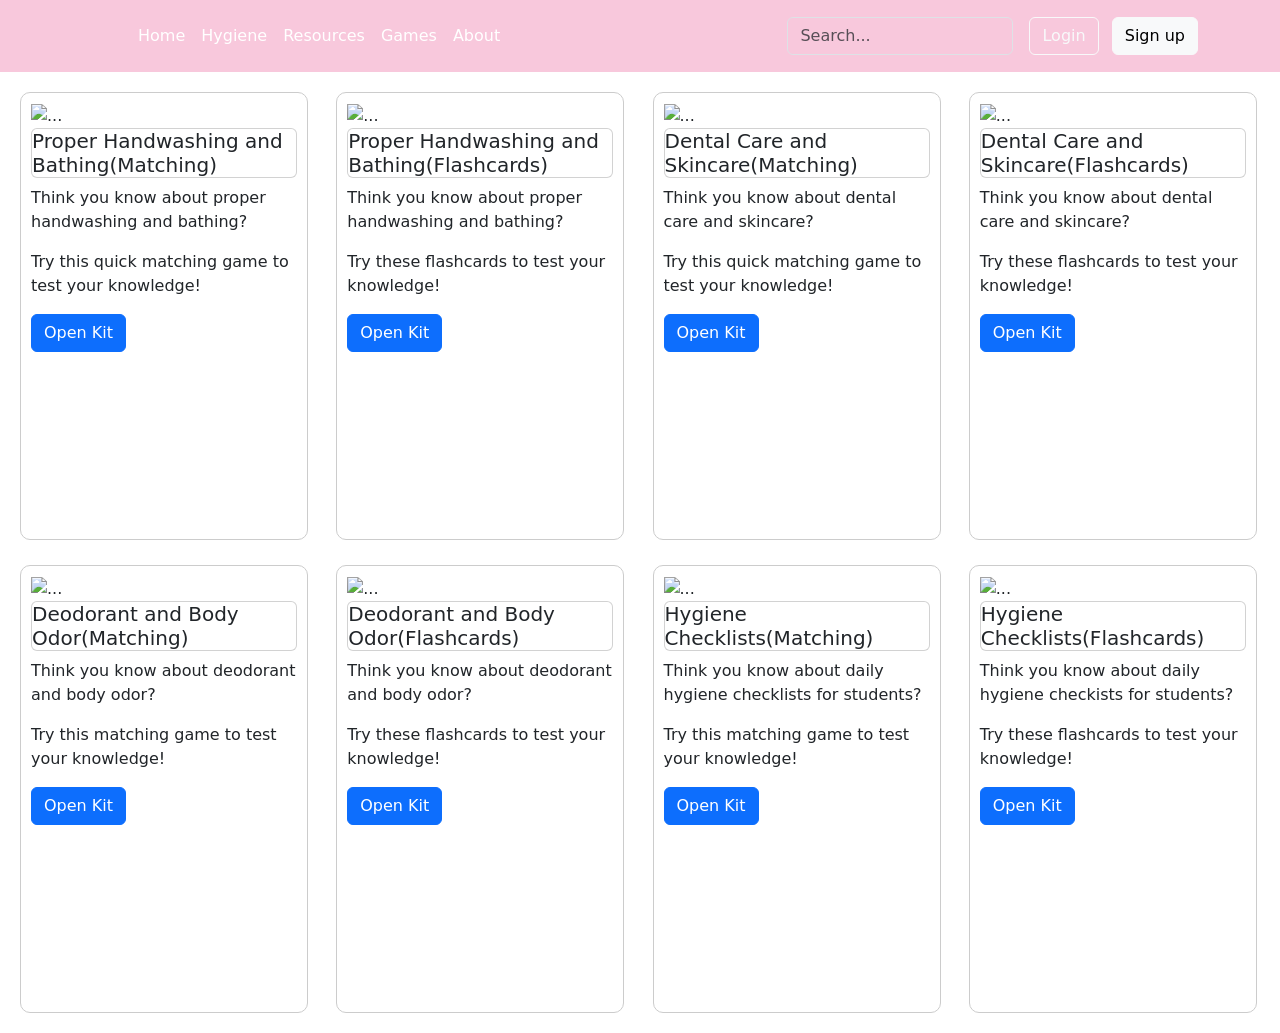
==== games.html @ 2584da3f "Created H.E.A.L." ====
<!DOCTYPE html>
<html lang="en">
<head>
    <meta charset="UTF-8">
    <meta name="viewport" content="width=device-width, initial-scale=1.0">
    <title>H.E.A.L.</title>
     <link
        href="https://cdn.jsdelivr.net/npm/bootstrap@5.3.8/dist/css/bootstrap.min.css"
        rel="stylesheet"
        integrity="sha384-sRIl4kxILFvY47J16cr9ZwB07vP4J8+LH7qKQnuqkuIAvNWLzeN8tE5YBujZqJLB"
        crossorigin="anonymous"
    >

    <link href="style.css" rel="stylesheet">
</head>
<body>
      <header class="p-3" style="background-color: #f8c8dc;">
        <div class="container">
        

      
     <div
                class="d-flex flex-wrap align-items-center justify-content-center justify-content-lg-start"
            >

                <a
                    href="/"
                    class="d-flex align-items-center mb-2 mb-lg-0 text-white text-decoration-none"
                >
                    <svg
                        class="bi me-2"
                        width="40"
                        height="32"
                        role="img"
                        aria-label="Bootstrap"
                    >
                        <use xlink:href="#bootstrap"></use>
                    </svg>
                </a>

                <ul
    class="nav col-12 col-lg-auto me-lg-auto mb-2 justify-content-center mb-md-0"
                >
                    <li>
                        <a href="index.html" class="nav-link px-2 text-white">
                            Home
                        </a>
                    </li>

                    <li>
                        <a href="study.html" class="nav-link px-2 text-white">
                            Hygiene
                        </a>
                    </li>

                    <li>
                        <a href="resources.html" class="nav-link px-2 text-white">
                            Resources
                        </a>
                    </li>

                    <li>
                        <a href="games.html" class="nav-link px-2 text-white">
                            Games
                        </a>
                    </li>

                    <li>
                        <a href="about.html" class="nav-link px-2 text-white">
                            About
                        </a>
                    </li>

                </ul>

                <form class="col-12 col-lg-auto mb-3 mb-lg-0 me-lg-3">
                    <input
                        type="search"
                        class="form-control" 
                        style="background-color: #f8c8dc;"
                        placeholder="Search..."
                    >
                </form>

                <div class="text-end">
                    <button
                        type="button"
                        class="btn btn-outline-light me-2"
                    >
                        Login
                    </button>

                    <button
                        type="button"
                        class="btn btn-light"
                    >
                        Sign up
                    </button>
                </div>

            </div>
            </div>
        </div>
    </header>
    <!--Cover image
A picture that quickly shows the topic.

Kit title
Example: World Geography.

Short description
One or two sentences explaining what the learner will study.

Flashcard count
Example: 20 Flashcards.

Difficulty
Example: Beginner, Easy, Medium, or Advanced.

Creator (optional)
Useful later when users begin posting their own kits.

Action button
Example: Study Kit or Open Kit

Kit Category-->
<div class="kits">
    <div class="card1">
        <img src="./images/image copy 5.png" class="card-img-top" alt="...">

        <div class="card-body">
            <h5 class="card title">Proper Handwashing and Bathing(Matching)

            </h5>
            <p class="card-text">
                Think you know about proper handwashing and bathing?
            </p>

            <p class="topic">Try this quick matching game to test your knowledge!</p>
            <a href="set1.html" class="btn btn-primary">
                Open Kit
            </a>
        </div>
    </div>

    <div class="card2">
        <img src="./images/image copy 5.png" class="card-img-top" alt="...">

        <div class="card-body">
            <h5 class="card title">Proper Handwashing and Bathing(Flashcards)

            </h5>
            <p class="card-text">
                Think you know about proper handwashing and bathing?
            </p>

            <p class="topic">Try these flashcards to test your knowledge!</p>
            <a href="set2.html" class="btn btn-primary">
                Open Kit
            </a>
        </div>
    </div>

    <div class="card3">
        <img src="./images/image copy 7.png" class="card-img-top" alt="...">

        <div class="card-body">
            <h5 class="card title">Dental Care and Skincare(Matching)

            </h5>
            <p class="card-text">
                Think you know about dental care and skincare?
            </p>

            <p class="topic">Try this quick matching game to test your knowledge!</p>
            <a href="set3.html" class="btn btn-primary">
                Open Kit
            </a>
        </div>
    </div>

    <div class="card4">
        <img src="./images/image copy 7.png" class="card-img-top" alt="...">

        <div class="card-body">
            <h5 class="card title">Dental Care and Skincare(Flashcards)

            </h5>
            <p class="card-text">
                Think you know about dental care and skincare?
            </p>

            <p class="topic">Try these flashcards to test your knowledge!</p>
            <a href="set4.html" class="btn btn-primary">
                Open Kit
            </a>
        </div>
    </div>

    <div class="card5">
        <img src="./images/image copy 4.png" class="card-img-top" alt="...">

        <div class="card-body">
            <h5 class="card title">Deodorant and Body Odor(Matching)

            </h5>
            <p class="card-text">
                Think you know about deodorant and body odor?
            </p>

            <p class="topic">Try this matching game to test your knowledge!</p>
            <a href="set5.html" class="btn btn-primary">
                Open Kit
            </a>
        </div>
    </div>

    <div class="card6">
        <img src="./images/image copy 4.png" class="card-img-top" alt="...">

        <div class="card-body">
            <h5 class="card title">Deodorant and Body Odor(Flashcards)

            </h5>
            <p class="card-text">
                Think you know about deodorant and body odor?
            </p>

            <p class="topic">Try these flashcards to test your knowledge!</p>
            <a href="set6.html" class="btn btn-primary">
                Open Kit
            </a>
        </div>
    </div>

    <div class="card7">
        <img src="./images/image copy 6.png" class="card-img-top" alt="...">

        <div class="card-body">
            <h5 class="card title">Hygiene Checklists(Matching)

            </h5>
            <p class="card-text">
                Think you know about daily hygiene checklists for students?
            </p>

            <p class="topic">Try this matching game to test your knowledge!</p>
            <a href="set7.html" class="btn btn-primary">
                Open Kit
            </a>
        </div>
    </div>

    <div class="card8">
        <img src="./images/image copy 6.png" class="card-img-top" alt="...">

        <div class="card-body">
            <h5 class="card title">Hygiene Checklists(Flashcards)

            </h5>
            <p class="card-text">
                Think you know about daily hygiene checkists for students?
            </p>

            <p class="topic">Try these flashcards to test your knowledge!</p>
            <a href="set8.html" class="btn btn-primary">
                Open Kit
            </a>
        </div>
    </div>
</div>
  <script
        src="https://cdn.jsdelivr.net/npm/bootstrap@5.3.8/dist/js/bootstrap.bundle.min.js"
        crossorigin="anonymous"
    ></script>
</body>
</html>
---- style.css ----
.flashcard-container {
    display: block;

    width: 600px;
    max-width: 90%;

    margin: 50px auto;

    cursor: pointer;

    perspective: 1000px;
}


.flashcard {
    width: 100%;
    height: 300px;

    position: relative;

    transform-style: preserve-3d;

    transition: transform 0.6s;
}


.face {
    position: absolute;

    width: 100%;
    height: 100%;

    display: flex;
    flex-direction: column;

    justify-content: center;
    align-items: center;

    text-align: center;

    padding: 40px;

    box-sizing: border-box;

    background-color: beige;

    border-radius: 30px;

    backface-visibility: hidden;
}


.back {
    background-color: pink;

    color: white;

    transform: rotateY(180deg);
}


.face h3 {
    max-width: 500px;

    line-height: 1.5;
}


.face p {
    margin-top: 20px;
}


/* Hide the checkbox */
.flip-checkbox {
    display: none;
}


/* Flip the flashcard when the checkbox is checked */
.flip-checkbox:checked + .flashcard-container .flashcard {
    transform: rotateY(180deg);
}

/* Make carousel arrows dark */
.carousel-control-prev-icon,
.carousel-control-next-icon {
    filter: invert(1);
}


/* Move arrows closer to the flashcard */
.carousel-control-prev {
    left: 80px;
}

.carousel-control-next {
    right: 80px;
}

/* Make the Previous and Next arrows dark */
.carousel-control-prev-icon,
.carousel-control-next-icon {
    filter: invert(1);
}


/* Make the indicators dark */
.carousel-indicators [data-bs-target] {
    background-color: black;
}

input::placeholder {
    color: lightgray;
    opacity: 1;
}

.row p-4 pb-0 pe-lg-0 pt-lg-5 align-items-center rounded-3 border shadow-lg {
    margin-top: 50px;
}

.kits {
    display: grid;
    grid-template-columns: repeat(4, 1fr);
    gap: 25px;
    padding: 20px;
}

.kits > div {
    width: 18rem;
    height:28rem;
    border: 1px solid #ccc;
    border-radius: 10px;
    overflow: hidden;
    padding: 10px;
    box-sizing: border-box;
}

.lists-container {
    display: flex;
    align-items: flex-start;
    padding: 20px;
    gap: 25px;
}

.list-group {
    width: 40rem;
    height: 20rem;
    padding: 10px;
    border: 1px solid #ccc;
    border-radius: 10px;
    box-sizing: border-box;
}

.roleimages {
    display: grid;
    grid-template-columns: repeat(3, 1fr);
    gap: 200px;
    width: 10rem;
    height: 5rem;
    padding: 50px;
    box-sizing: border-box;

    
    }

.roleimages img {
    width: 270px;
    height: 370px;
    object-fit: cover;
    display: block;
}

.gradient-background {
  background: linear-gradient(300deg, #feffff, #ffb1bd, #ef72c5);
  background-size: 180% 180%;
  animation: gradient-animation 18s ease infinite;
}

@keyframes gradient-animation {
  0% {
    background-position: 0% 50%;
  }
  50% {
    background-position: 100% 50%;
  }
  100% {
    background-position: 0% 50%;
  }
}

.question-page {
  display: none;
}

/* Show the first question */
#question1 {
  display: block;
}

/* Selected answer */
.answer.selected {
  background-color: #0d6efd;
  color: white;
  border-color: #0d6efd;
}

/* Correct answer */
.answer.right {
  background-color: #198754;
  color: white;
  border-color: #198754;
}

/* Incorrect answer */
.answer.wrong {
  background-color: #dc3545;
  color: white;
  border-color: #dc3545;
}
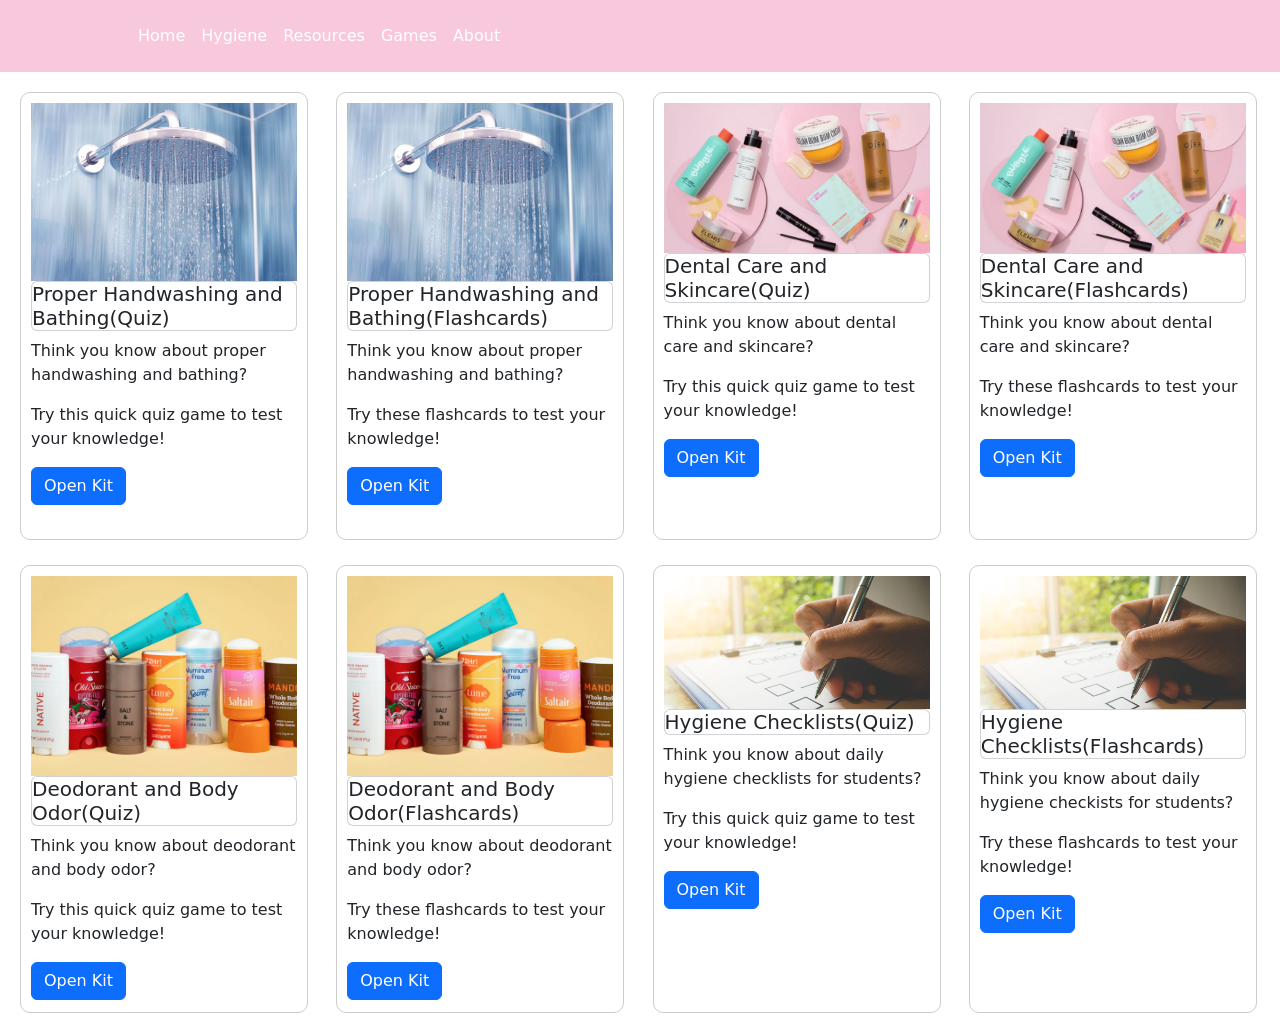
==== commit 48100578: "Change game types from matching to quiz" ====
--- a/games.html
+++ b/games.html
@@ -73,31 +73,6 @@
 
                 </ul>
 
-                <form class="col-12 col-lg-auto mb-3 mb-lg-0 me-lg-3">
-                    <input
-                        type="search"
-                        class="form-control" 
-                        style="background-color: #f8c8dc;"
-                        placeholder="Search..."
-                    >
-                </form>
-
-                <div class="text-end">
-                    <button
-                        type="button"
-                        class="btn btn-outline-light me-2"
-                    >
-                        Login
-                    </button>
-
-                    <button
-                        type="button"
-                        class="btn btn-light"
-                    >
-                        Sign up
-                    </button>
-                </div>
-
             </div>
             </div>
         </div>
@@ -129,14 +104,14 @@
         <img src="./images/image copy 5.png" class="card-img-top" alt="...">
 
         <div class="card-body">
-            <h5 class="card title">Proper Handwashing and Bathing(Matching)
+            <h5 class="card title">Proper Handwashing and Bathing(Quiz)
 
             </h5>
             <p class="card-text">
                 Think you know about proper handwashing and bathing?
             </p>
 
-            <p class="topic">Try this quick matching game to test your knowledge!</p>
+            <p class="topic">Try this quick quiz game to test your knowledge!</p>
             <a href="set1.html" class="btn btn-primary">
                 Open Kit
             </a>
@@ -165,14 +140,14 @@
         <img src="./images/image copy 7.png" class="card-img-top" alt="...">
 
         <div class="card-body">
-            <h5 class="card title">Dental Care and Skincare(Matching)
+            <h5 class="card title">Dental Care and Skincare(Quiz)
 
             </h5>
             <p class="card-text">
                 Think you know about dental care and skincare?
             </p>
 
-            <p class="topic">Try this quick matching game to test your knowledge!</p>
+            <p class="topic">Try this quick quiz game to test your knowledge!</p>
             <a href="set3.html" class="btn btn-primary">
                 Open Kit
             </a>
@@ -201,14 +176,14 @@
         <img src="./images/image copy 4.png" class="card-img-top" alt="...">
 
         <div class="card-body">
-            <h5 class="card title">Deodorant and Body Odor(Matching)
+            <h5 class="card title">Deodorant and Body Odor(Quiz)
 
             </h5>
             <p class="card-text">
                 Think you know about deodorant and body odor?
             </p>
 
-            <p class="topic">Try this matching game to test your knowledge!</p>
+            <p class="topic">Try this quick quiz game to test your knowledge!</p>
             <a href="set5.html" class="btn btn-primary">
                 Open Kit
             </a>
@@ -237,14 +212,14 @@
         <img src="./images/image copy 6.png" class="card-img-top" alt="...">
 
         <div class="card-body">
-            <h5 class="card title">Hygiene Checklists(Matching)
+            <h5 class="card title">Hygiene Checklists(Quiz)
 
             </h5>
             <p class="card-text">
                 Think you know about daily hygiene checklists for students?
             </p>
 
-            <p class="topic">Try this matching game to test your knowledge!</p>
+            <p class="topic">Try this quick quiz game to test your knowledge!</p>
             <a href="set7.html" class="btn btn-primary">
                 Open Kit
             </a>
@@ -274,4 +249,4 @@
         crossorigin="anonymous"
     ></script>
 </body>
-</html>+</html>
--- a/style.css
+++ b/style.css
@@ -155,7 +155,8 @@
 .roleimages {
     display: grid;
     grid-template-columns: repeat(3, 1fr);
-    gap: 200px;
+    column-gap: 330px;
+    row-gap: 100px;
     width: 10rem;
     height: 5rem;
     padding: 50px;
@@ -167,6 +168,32 @@
 .roleimages img {
     width: 270px;
     height: 370px;
+    object-fit: cover;
+    display: block;
+}
+
+.resourceimages {
+    display: grid;
+    grid-template-columns: repeat(2, auto);
+    justify-content: center;
+    align-items: center;
+    column-gap: 100px;
+    row-gap: 30px;
+    width: 100%;
+    padding: 50px;
+    box-sizing: border-box;
+}
+
+.resourceimage1 img {
+    width: 400px;
+    height: 600px;
+    object-fit: cover;
+    display: block;
+}
+
+.resourceimage2 img {
+    width: 460px;
+    height: 600px;
     object-fit: cover;
     display: block;
 }
@@ -189,14 +216,6 @@
   }
 }
 
-.question-page {
-  display: none;
-}
-
-/* Show the first question */
-#question1 {
-  display: block;
-}
 
 /* Selected answer */
 .answer.selected {
@@ -221,4 +240,3 @@
 
 
 
-
